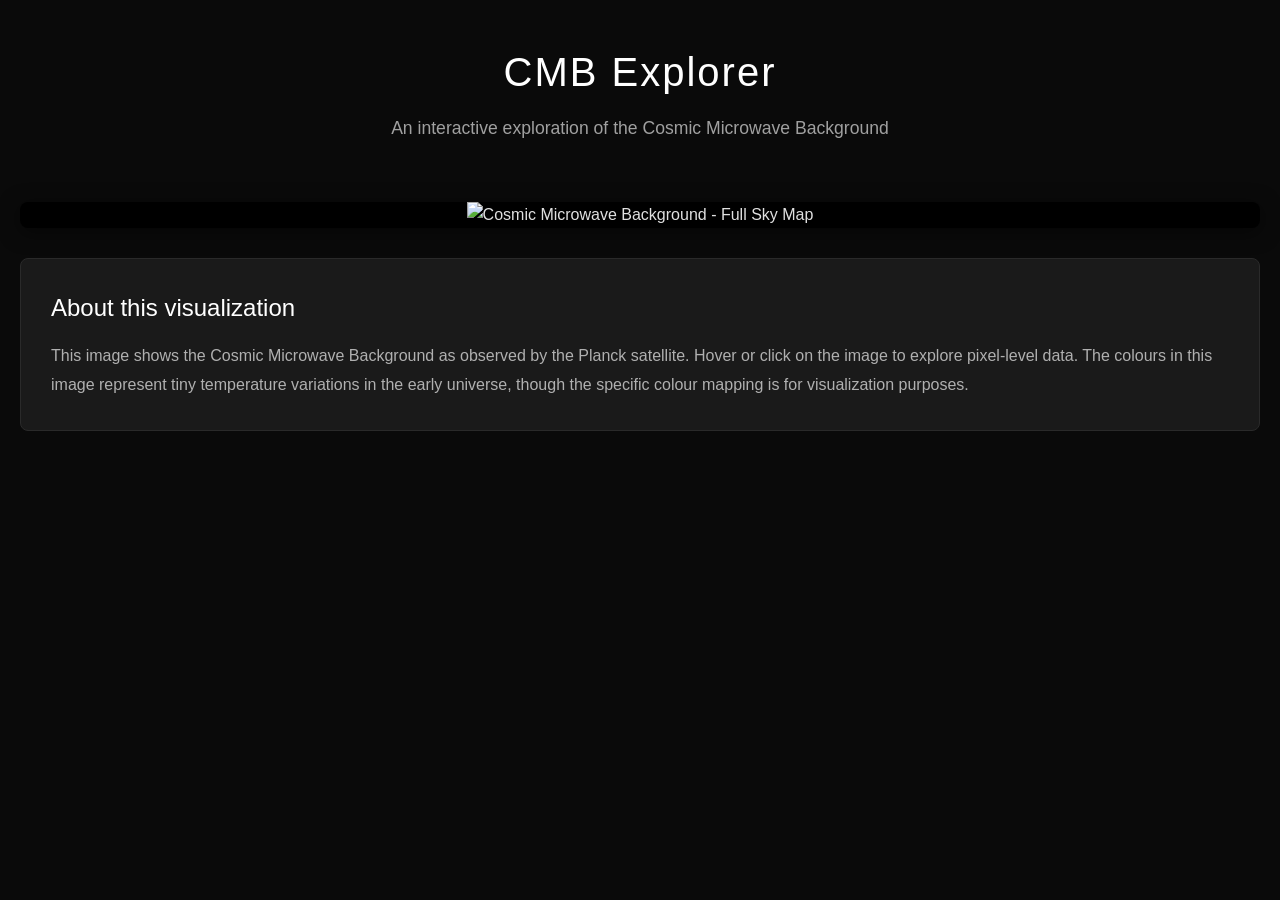
==== public/index.html @ 2c2c1ab5 "Move static assets into public/ directory Relocate index.html, script.js, and styles.css into the pu" ====
<!DOCTYPE html>
<html lang="en">
<head>
    <meta charset="UTF-8">
    <meta name="viewport" content="width=device-width, initial-scale=1.0">
    <title>CMB Explorer - Interactive Cosmic Microwave Background</title>
    <link rel="stylesheet" href="styles.css">
</head>
<body>
    <div class="container">
        <header>
            <h1>CMB Explorer</h1>
            <p class="subtitle">An interactive exploration of the Cosmic Microwave Background</p>
        </header>
        
        <main>
            <div class="image-wrapper">
                <img 
                    id="cmb-image" 
                    src="public/images/cmb-planck.jpg" 
                    alt="Cosmic Microwave Background - Full Sky Map"
                    crossorigin="anonymous"
                />
                <canvas id="pixel-canvas" style="display: none;"></canvas>
                <div id="tooltip" class="tooltip">
                    <div class="tooltip-content">
                        <div class="tooltip-row">
                            <span class="label">Pixel coordinates:</span>
                            <span id="pixel-coords" class="value">—</span>
                        </div>
                        <div class="tooltip-row">
                            <span class="label">Normalised coords:</span>
                            <span id="norm-coords" class="value">—</span>
                        </div>
                        <div class="tooltip-row">
                            <span class="label">RGB value:</span>
                            <span id="rgb-value" class="value">—</span>
                        </div>
                        <div class="tooltip-note">
                            Colour represents relative temperature fluctuation (visualised, not absolute).
                        </div>
                    </div>
                </div>
            </div>
            
            <div class="info-section">
                <h2>About this visualization</h2>
                <p>
                    This image shows the Cosmic Microwave Background as observed by the Planck satellite. 
                    Hover or click on the image to explore pixel-level data. The colours in this image 
                    represent tiny temperature variations in the early universe, though the specific 
                    colour mapping is for visualization purposes.
                </p>
            </div>
        </main>
    </div>
    
    <script src="script.js"></script>
</body>
</html>
---- public/styles.css ----
* {
    margin: 0;
    padding: 0;
    box-sizing: border-box;
}

body {
    font-family: 'Segoe UI', Tahoma, Geneva, Verdana, sans-serif;
    background-color: #0a0a0a;
    color: #e0e0e0;
    line-height: 1.6;
}

.container {
    max-width: 1400px;
    margin: 0 auto;
    padding: 20px;
}

header {
    text-align: center;
    margin-bottom: 40px;
    padding: 20px 0;
}

h1 {
    font-size: 2.5rem;
    font-weight: 300;
    letter-spacing: 2px;
    color: #ffffff;
    margin-bottom: 10px;
}

.subtitle {
    font-size: 1.1rem;
    color: #a0a0a0;
    font-weight: 300;
}

main {
    display: flex;
    flex-direction: column;
    gap: 30px;
}

.image-wrapper {
    position: relative;
    display: flex;
    justify-content: center;
    align-items: center;
    background-color: #000000;
    border-radius: 8px;
    overflow: hidden;
    box-shadow: 0 4px 20px rgba(0, 0, 0, 0.5);
}

#cmb-image {
    max-width: 100%;
    height: auto;
    display: block;
    cursor: crosshair;
}

.tooltip {
    position: absolute;
    background-color: rgba(20, 20, 20, 0.95);
    border: 1px solid #444;
    border-radius: 6px;
    padding: 12px 16px;
    pointer-events: none;
    opacity: 0;
    transition: opacity 0.2s ease;
    z-index: 1000;
    min-width: 280px;
    box-shadow: 0 4px 12px rgba(0, 0, 0, 0.7);
}

.tooltip.visible {
    opacity: 1;
}

.tooltip-content {
    display: flex;
    flex-direction: column;
    gap: 8px;
}

.tooltip-row {
    display: flex;
    justify-content: space-between;
    align-items: center;
    gap: 12px;
    font-size: 0.9rem;
}

.tooltip-row .label {
    color: #a0a0a0;
    font-weight: 500;
}

.tooltip-row .value {
    color: #ffffff;
    font-family: 'Courier New', monospace;
    font-size: 0.85rem;
}

.tooltip-note {
    margin-top: 8px;
    padding-top: 8px;
    border-top: 1px solid #333;
    font-size: 0.75rem;
    color: #888;
    font-style: italic;
    line-height: 1.4;
}

.info-section {
    background-color: #1a1a1a;
    padding: 30px;
    border-radius: 8px;
    border: 1px solid #2a2a2a;
}

.info-section h2 {
    font-size: 1.5rem;
    font-weight: 400;
    margin-bottom: 15px;
    color: #ffffff;
}

.info-section p {
    color: #b0b0b0;
    line-height: 1.8;
    font-size: 1rem;
}

/* Responsive design */
@media (max-width: 768px) {
    h1 {
        font-size: 2rem;
    }
    
    .subtitle {
        font-size: 1rem;
    }
    
    .tooltip {
        min-width: 240px;
        padding: 10px 12px;
    }
    
    .info-section {
        padding: 20px;
    }
}
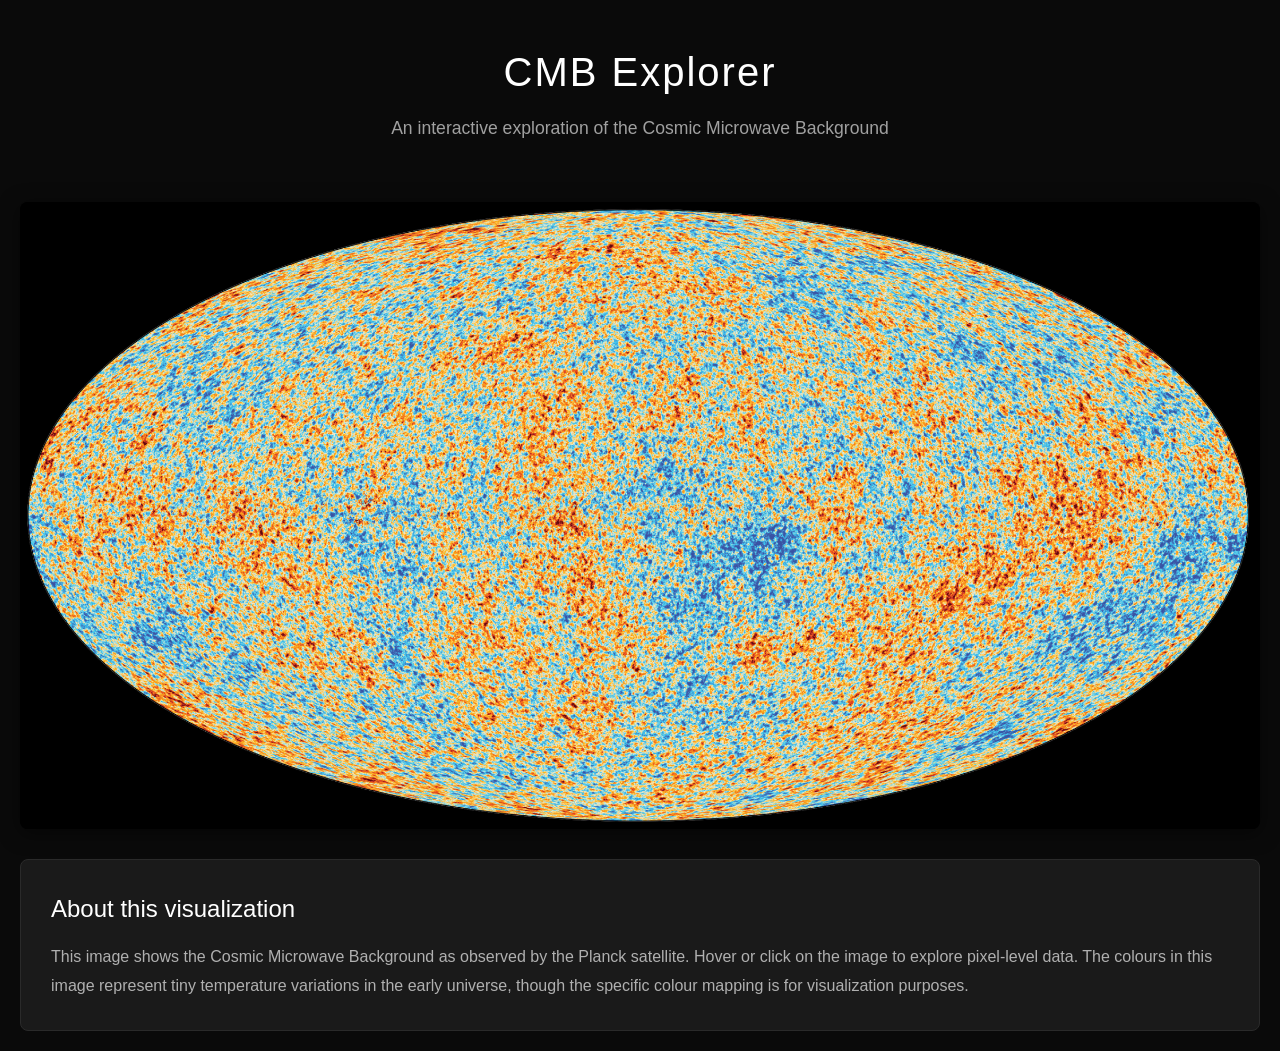
==== commit 87887d5c: "Update index.html" ====
--- a/public/index.html
+++ b/public/index.html
@@ -17,7 +17,7 @@
             <div class="image-wrapper">
                 <img 
                     id="cmb-image" 
-                    src="public/images/cmb-planck.jpg" 
+                    src="images/cmb-planck.jpg" 
                     alt="Cosmic Microwave Background - Full Sky Map"
                     crossorigin="anonymous"
                 />
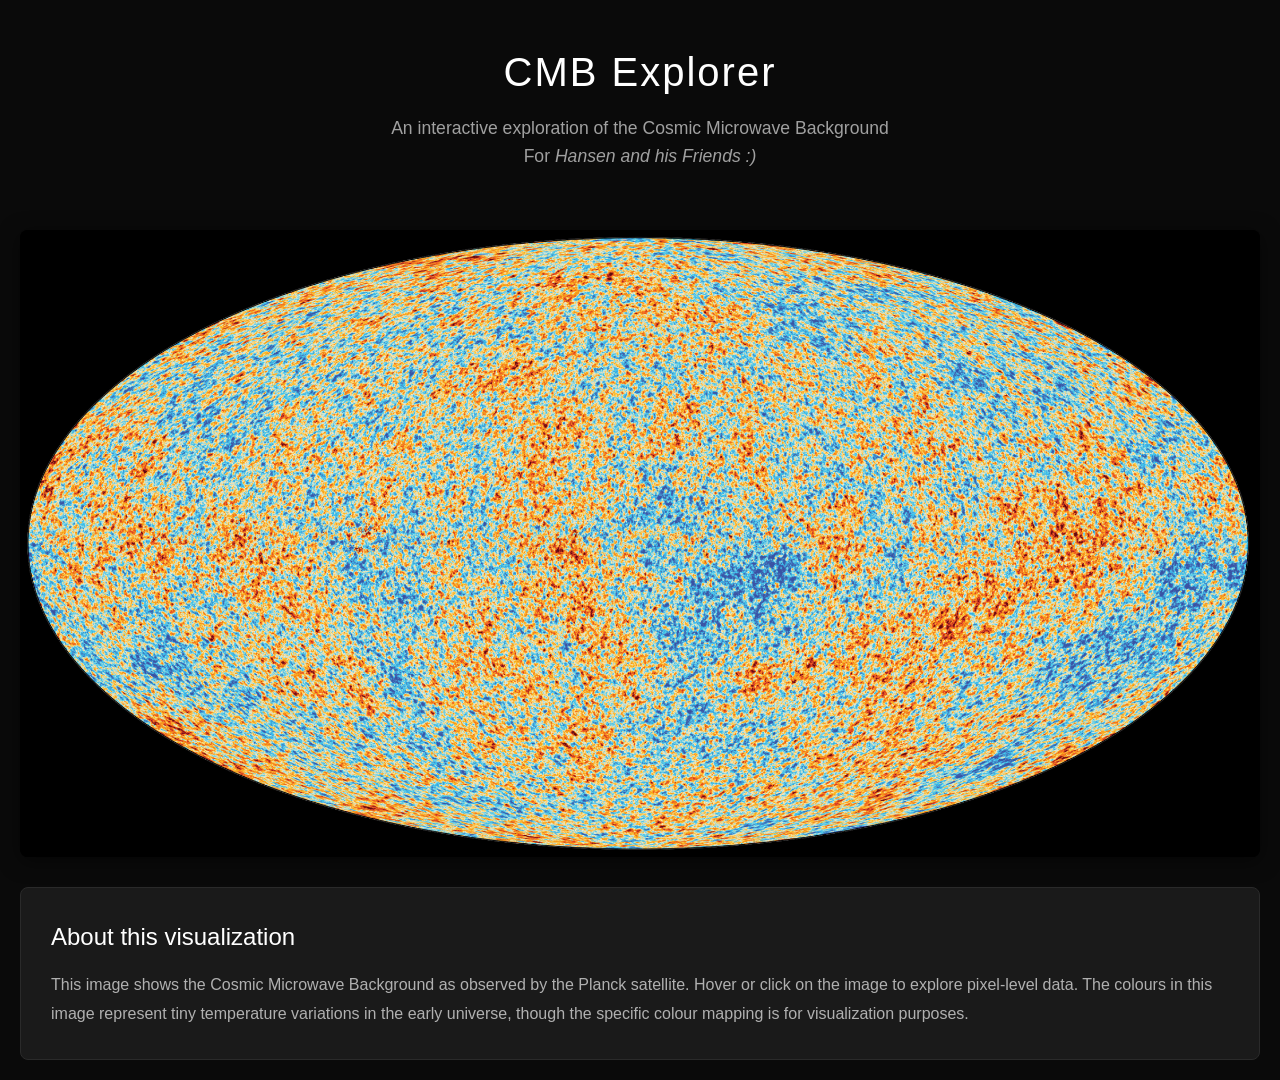
==== commit 471adeee: "Update index.html" ====
--- a/public/index.html
+++ b/public/index.html
@@ -10,7 +10,8 @@
     <div class="container">
         <header>
             <h1>CMB Explorer</h1>
-            <p class="subtitle">An interactive exploration of the Cosmic Microwave Background</p>
+            <p class="subtitle">An interactive exploration of the Cosmic Microwave Background<br>
+            For <i>Hansen and his Friends :)</i></p>
         </header>
         
         <main>
